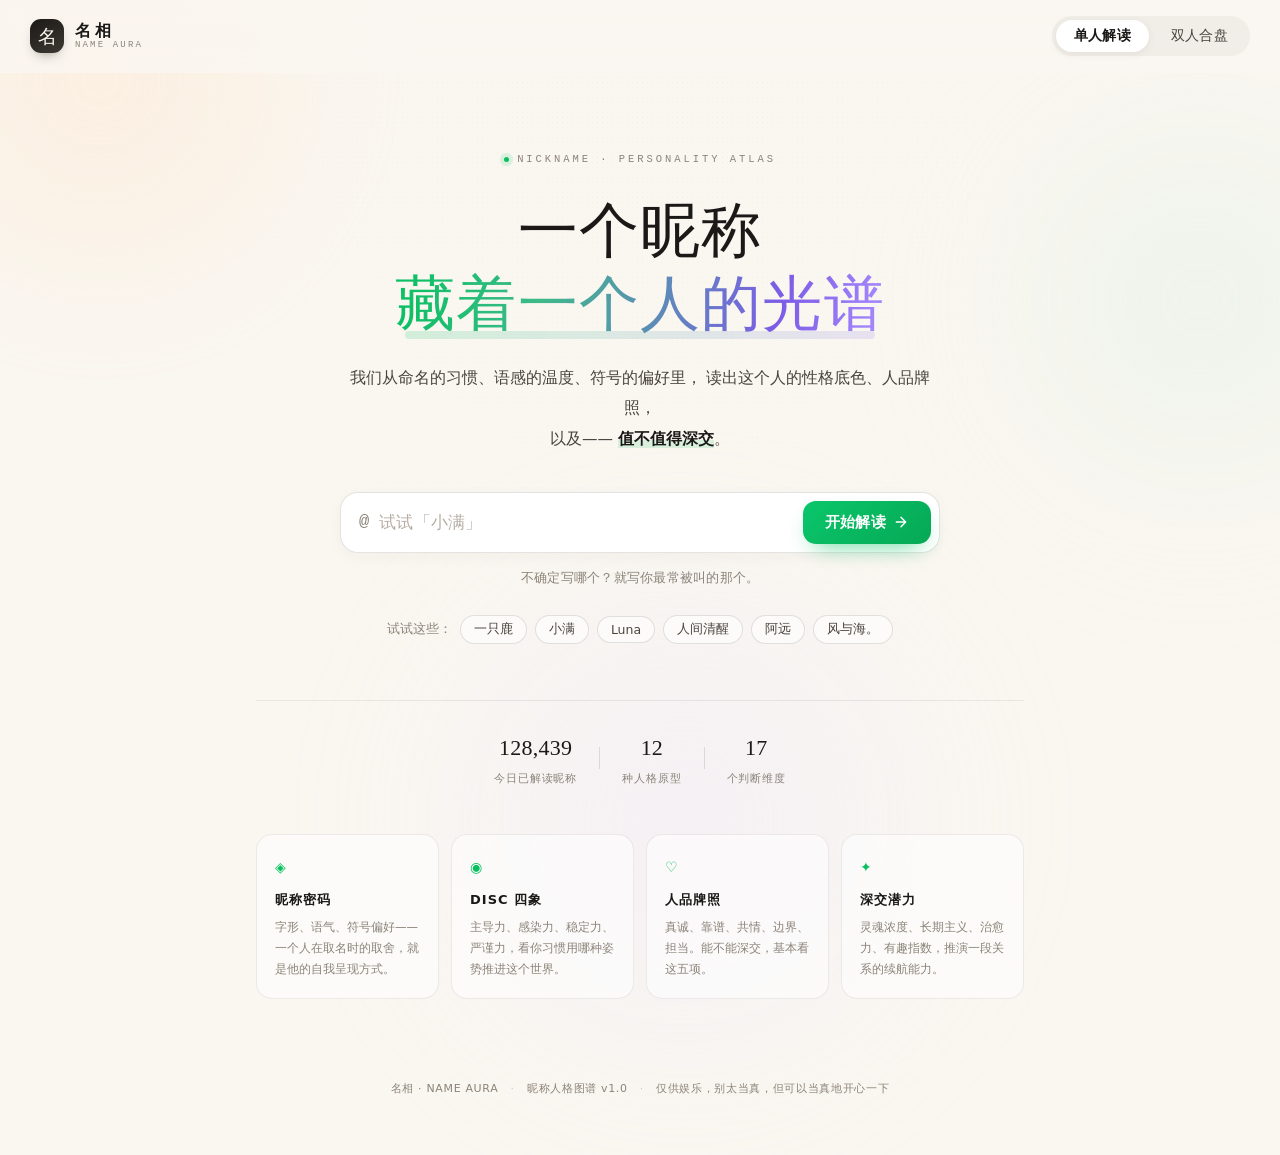
==== index.html @ 143becb6 "feat: 名相 · 昵称人格图谱 v1.0 - 17 个维度：DISC 四象 / 大五人格 / 人品牌照 / 深交潜力 - 以哈希种子保证同一昵称结果稳定 - 12 种人格原型（主导 × 次要 组合" ====
<!DOCTYPE html>
<html lang="zh-CN">
<head>
<meta charset="UTF-8">
<meta name="viewport" content="width=device-width, initial-scale=1.0, viewport-fit=cover">
<title>名相 · 一个昵称，一段人格光谱</title>
<meta name="description" content="输入微信名或昵称，读出TA的性格底色、人品牌照与深交潜力。">
<link rel="stylesheet" href="styles.css">
</head>
<body>

<div class="grain"></div>
<div class="blob b1"></div>
<div class="blob b2"></div>
<div class="blob b3"></div>

<header class="nav">
  <a class="brand" href="#top">
    <span class="brand-mark">名</span>
    <span class="brand-txt">
      <b>名相</b>
      <i>NAME&nbsp;AURA</i>
    </span>
  </a>
  <nav class="tabs" id="tabs">
    <button class="tab active" data-view="solo">单人解读</button>
    <button class="tab" data-view="duo">双人合盘</button>
  </nav>
</header>

<main id="top">

  <!-- ===================== 单人：首页 ===================== -->
  <section class="view active" id="view-solo">

    <div class="hero">
      <p class="eyebrow"><span class="dot"></span>NICKNAME · PERSONALITY ATLAS</p>
      <h1>一个昵称<br><em>藏着一个人的光谱</em></h1>
      <p class="lede">
        我们从命名的习惯、语感的温度、符号的偏好里，
        读出这个人的性格底色、人品牌照，<br class="br-pc">以及——
        <b>值不值得深交</b>。
      </p>

      <div class="input-shell" id="inputShell">
        <span class="at">@</span>
        <input id="nameInput" aria-label="输入微信名或昵称" type="text" maxlength="24" autocomplete="off" spellcheck="false"
               placeholder="输入微信名 / 昵称，比如「一只鹿」">
        <button class="go" id="goBtn">
          <span>开始解读</span>
          <svg viewBox="0 0 24 24" width="16" height="16" fill="none" stroke="currentColor" stroke-width="2.2" stroke-linecap="round" stroke-linejoin="round"><path d="M5 12h13M12 5l7 7-7 7"/></svg>
        </button>
      </div>
      <p class="hint" id="hint">不确定写哪个？就写你最常被叫的那个。</p>

      <div class="samples">
        <span>试试这些：</span>
        <button class="sample">一只鹿</button>
        <button class="sample">小满</button>
        <button class="sample">Luna</button>
        <button class="sample">人间清醒</button>
        <button class="sample">阿远</button>
        <button class="sample">风与海。</button>
      </div>

      <div class="stats">
        <div class="stat"><b id="counter">128,439</b><span>今日已解读昵称</span></div>
        <div class="sep"></div>
        <div class="stat"><b>12</b><span>种人格原型</span></div>
        <div class="sep"></div>
        <div class="stat"><b>17</b><span>个判断维度</span></div>
      </div>

      <div class="dims">
        <div class="dim">
          <span class="dim-i">◈</span>
          <b>昵称密码</b>
          <p>字形、语气、符号偏好——一个人在取名时的取舍，就是他的自我呈现方式。</p>
        </div>
        <div class="dim">
          <span class="dim-i">◉</span>
          <b>DISC 四象</b>
          <p>主导力、感染力、稳定力、严谨力，看你习惯用哪种姿势推进这个世界。</p>
        </div>
        <div class="dim">
          <span class="dim-i">♡</span>
          <b>人品牌照</b>
          <p>真诚、靠谱、共情、边界、担当。能不能深交，基本看这五项。</p>
        </div>
        <div class="dim">
          <span class="dim-i">✦</span>
          <b>深交潜力</b>
          <p>灵魂浓度、长期主义、治愈力、有趣指数，推演一段关系的续航能力。</p>
        </div>
      </div>
    </div>

    <!-- 结果区 -->
    <div id="result" class="result" hidden>

      <!-- 主卡 -->
      <article class="card hero-card reveal">
        <div class="hero-card-glow"></div>
        <div class="hc-left">
          <div class="arche-emoji" id="archeEmoji">🐎</div>
          <div class="arche-body">
            <div class="arche-kicker">你的人格原型 · <span id="archeCode">D/I</span></div>
            <h2 class="arche-name" id="archeName">破晓的光</h2>
            <p class="arche-sub" id="archeSub">敢冲，还会带着人一起冲</p>
            <div class="chips" id="keywords"></div>
          </div>
        </div>
        <div class="hc-right">
          <div class="ring-wrap">
            <svg viewBox="0 0 160 160" class="ring">
              <defs>
                <linearGradient id="ringGrad" x1="0" y1="0" x2="1" y2="1">
                  <stop offset="0%" stop-color="#07C160"/>
                  <stop offset="60%" stop-color="#5AD1A0"/>
                  <stop offset="100%" stop-color="#7C5CE6"/>
                </linearGradient>
              </defs>
              <circle class="ring-bg" cx="80" cy="80" r="66"/>
              <circle class="ring-fg" id="ringFg" cx="80" cy="80" r="66"/>
            </svg>
            <div class="ring-center">
              <b id="scoreNum">0</b>
              <span>综合魅力值</span>
            </div>
          </div>
          <div class="grade" id="grade">S · 稀有光谱</div>
          <div class="rank" id="rank">超过 <b>96.2%</b> 的昵称</div>
        </div>
      </article>

      <!-- 昵称密码 + DISC -->
      <div class="grid-2">
        <article class="card reveal">
          <div class="card-head">
            <h3>昵称密码</h3>
            <span class="card-note" id="decodeNote">从字面读到的信号</span>
          </div>
          <ul class="decode" id="decodeList"></ul>
        </article>

        <article class="card reveal">
          <div class="card-head">
            <h3>DISC 四象</h3>
            <span class="card-note" id="discCombo">主导 D · 次要 I</span>
          </div>
          <div class="disc-list" id="discList"></div>
        </article>
      </div>

      <!-- 大五雷达 -->
      <article class="card reveal">
        <div class="card-head">
          <h3>人格五维雷达</h3>
          <span class="card-note">Big Five · 越靠外越明显</span>
        </div>
        <div class="radar-wrap">
          <svg id="radar" viewBox="0 0 380 330" class="radar"></svg>
          <div class="radar-side" id="radarSide"></div>
        </div>
      </article>

      <!-- 人品牌照 -->
      <article class="card reveal">
        <div class="card-head">
          <h3>人品牌照</h3>
          <span class="card-note">能不能深交，主要看这五项</span>
        </div>
        <div class="moral-list" id="moralList"></div>
      </article>

      <!-- 深交潜力 -->
      <article class="card reveal deep-card">
        <div class="card-head">
          <h3>深交潜力</h3>
          <span class="card-note">建议：值得投入长期关系</span>
        </div>
        <div class="deep-grid" id="deepGrid"></div>
        <div class="deep-verdict" id="deepVerdict"></div>
      </article>

      <!-- 优势 + 侧写 -->
      <div class="grid-2">
        <article class="card reveal">
          <div class="card-head"><h3>天赋三连</h3></div>
          <ol class="strengths" id="strengthList"></ol>
        </article>
        <article class="card reveal">
          <div class="card-head"><h3>侧写</h3></div>
          <div class="profile-notes" id="profileNotes"></div>
        </article>
      </div>

      <!-- 金句 -->
      <article class="card reveal quote-card">
        <div class="quote-mark">”</div>
        <p id="goldenLine"></p>
        <span id="quoteFrom">—— 关于「<b></b>」</span>
      </article>

      <!-- 相处指南 -->
      <article class="card reveal">
        <div class="card-head">
          <h3>怎么和 TA 更近一步</h3>
          <span class="card-note">实操版</span>
        </div>
        <div class="guide" id="guideList"></div>
      </article>

      <!-- 操作区 -->
      <div class="actions reveal">
        <button class="btn primary" id="praiseBtn">✨ 再夸我一句</button>
        <button class="btn" id="saveBtn">保存人格卡</button>
        <button class="btn" id="copyBtn">复制报告</button>
        <button class="btn ghost" id="againBtn">换个昵称</button>
      </div>

      <p class="disclaimer">
        * 本结果为娱乐向解读，基于命名习惯的语义联想与算法生成，不构成任何心理学诊断。<br>
        但它想说的那句是真的：<b>愿意认真了解一个人的人，本身就值得被认真对待。</b>
      </p>
    </div>
  </section>

  <!-- ===================== 双人合盘 ===================== -->
  <section class="view" id="view-duo">
    <div class="duo-hero">
      <p class="eyebrow"><span class="dot"></span>RELATIONSHIP · SYNASTRY</p>
      <h1>你们之间<br><em>是什么形状的关系</em></h1>
      <p class="lede">两个人的昵称，各自是一段光谱。<br>把两段放在一起，会看到你们相处的节奏。</p>

      <div class="duo-inputs">
        <div class="duo-field">
          <label>你的昵称</label>
          <div class="mini-shell"><input id="duoA" aria-label="你的昵称" type="text" maxlength="24" placeholder="比如：小满"></div>
        </div>
        <div class="duo-heart">×</div>
        <div class="duo-field">
          <label>TA 的昵称</label>
          <div class="mini-shell"><input id="duoB" aria-label="对方的昵称" type="text" maxlength="24" placeholder="比如：一只鹿"></div>
        </div>
      </div>
      <button class="go wide" id="duoBtn"><span>开始合盘</span></button>
      <p class="hint" id="duoHint">两个人的名字，两种节奏，一种相处方式。</p>
    </div>

    <div id="duoResult" class="result" hidden>
      <article class="card duo-card reveal">
        <div class="duo-score-wrap">
          <div class="ring-wrap">
            <svg viewBox="0 0 160 160" class="ring">
              <circle class="ring-bg" cx="80" cy="80" r="66"/>
              <circle class="ring-fg" id="duoRing" cx="80" cy="80" r="66" stroke="#E86A8A"/>
            </svg>
            <div class="ring-center">
              <b id="duoScore">0</b>
              <span>匹配度</span>
            </div>
          </div>
        </div>
        <div class="duo-main">
          <div class="duo-names"><span id="duoNameA">A</span><i>×</i><span id="duoNameB">B</span></div>
          <div class="duo-type" id="duoType">同频共振型</div>
          <p class="duo-desc" id="duoDesc"></p>
          <div class="chips" id="duoArche"></div>
        </div>
      </article>

      <div class="grid-2">
        <article class="card reveal">
          <div class="card-head"><h3>你们的高光时刻</h3></div>
          <p class="para" id="duoHi"></p>
        </article>
        <article class="card reveal">
          <div class="card-head"><h3>需要留意的地方</h3></div>
          <p class="para" id="duoRisk"></p>
        </article>
      </div>

      <article class="card reveal">
        <div class="card-head"><h3>一句实话</h3><span class="card-note">建议收藏</span></div>
        <p class="duo-tip" id="duoTip"></p>
      </article>

      <div class="actions reveal">
        <button class="btn primary" id="duoAgain">再合一对</button>
        <button class="btn ghost" id="duoBack">回到单人解读</button>
      </div>
    </div>
  </section>

</main>

<footer class="foot">
  <span>名相 · NAME AURA</span>
  <span class="foot-dot">·</span>
  <span>昵称人格图谱 v1.0</span>
  <span class="foot-dot">·</span>
  <span>仅供娱乐，别太当真，但可以当真地开心一下</span>
</footer>

<!-- ===================== 扫描层 ===================== -->
<div class="scan" id="scan" hidden>
  <div class="scan-inner">
    <div class="orb">
      <div class="orb-core"></div>
      <div class="orb-ring r1"></div>
      <div class="orb-ring r2"></div>
      <div class="orb-ring r3"></div>
    </div>
    <p class="scan-name" id="scanName">「一只鹿」</p>
    <div class="scan-bar"><i id="scanBar"></i></div>
    <ul class="scan-steps" id="scanSteps"></ul>
  </div>
</div>

<div class="toast" id="toast"></div>

<script src="data.js"></script>
<script src="app.js"></script>
</body>
</html>
---- styles.css ----
/* ==========================================================
   名相 · 昵称人格图谱 — styles.css
   ========================================================== */

:root{
  --bg:#FAF7F1;
  --card:#FFFFFF;
  --ink:#1B1917;
  --ink-2:#4A443D;
  --muted:#8B8378;
  --line:rgba(27,25,23,.075);
  --line-2:rgba(27,25,23,.12);
  --green:#07C160;
  --violet:#7C5CE6;
  --rose:#E86A8A;
  --amber:#E8A33D;
  --shadow:0 18px 40px -28px rgba(60,45,30,.45), 0 2px 6px rgba(60,45,30,.03);
  --shadow-lg:0 40px 80px -50px rgba(60,45,30,.55), 0 4px 14px rgba(60,45,30,.04);
  --sans:"Optima","PingFang SC","Hiragino Sans GB","Microsoft YaHei","Segoe UI",system-ui,sans-serif;
  --serif:"Songti SC","Source Han Serif SC","Noto Serif SC","SimSun",Georgia,serif;
  --mono:"SF Mono","JetBrains Mono",ui-monospace,Menlo,Consolas,monospace;
}

*{box-sizing:border-box;}
[hidden]{display:none !important;}
html,body{margin:0;padding:0;}
html{scroll-behavior:smooth;}
body{
  background:var(--bg);
  color:var(--ink);
  font-family:var(--sans);
  font-size:16px;
  line-height:1.75;
  -webkit-font-smoothing:antialiased;
  overflow-x:hidden;
}
button,input{font-family:inherit;}
button{cursor:pointer;border:none;background:none;color:inherit;}
::selection{background:rgba(124,92,230,.18);}

.grain{
  position:fixed;inset:0;pointer-events:none;z-index:0;opacity:.35;
  background-image:radial-gradient(rgba(27,25,23,.09) .5px,transparent .5px);
  background-size:5px 5px;
  mask-image:radial-gradient(ellipse at 50% 0%,#000 0%,transparent 75%);
}
.blob{position:fixed;border-radius:50%;filter:blur(80px);pointer-events:none;z-index:0;opacity:.55;}
.b1{width:520px;height:520px;left:-160px;top:-180px;background:radial-gradient(circle,#FFE3C7,transparent 70%);}
.b2{width:480px;height:480px;right:-160px;top:60px;background:radial-gradient(circle,#DCEFE4,transparent 70%);}
.b3{width:600px;height:600px;left:30%;top:520px;background:radial-gradient(circle,#EBE2FF,transparent 70%);opacity:.4;}

/* ---------------- nav ---------------- */
.nav{
  position:sticky;top:0;z-index:60;
  display:flex;align-items:center;justify-content:space-between;
  padding:16px 30px;
  backdrop-filter:blur(14px);
  background:rgba(250,247,241,.78);
  border-bottom:1px solid transparent;
  transition:border-color .3s,background .3s;
}
.nav.stuck{border-bottom-color:var(--line);background:rgba(250,247,241,.9);}
.brand{display:flex;align-items:center;gap:11px;text-decoration:none;color:inherit;}
.brand-mark{
  width:34px;height:34px;border-radius:11px;display:grid;place-items:center;
  background:linear-gradient(150deg,#1B1917,#3D3832);color:#FBF6EE;
  font-family:var(--serif);font-size:19px;line-height:1;
  box-shadow:0 6px 14px -8px rgba(27,25,23,.7);
}
.brand-txt{display:flex;flex-direction:column;line-height:1.15;}
.brand-txt b{font-size:16px;letter-spacing:.22em;font-weight:600;}
.brand-txt i{font-style:normal;font-size:9px;letter-spacing:.24em;color:var(--muted);font-family:var(--mono);}
.tabs{display:flex;gap:4px;background:rgba(27,25,23,.045);padding:4px;border-radius:99px;}
.tab{
  padding:7px 18px;border-radius:99px;font-size:13.5px;color:var(--ink-2);
  transition:.25s;letter-spacing:.02em;
}
.tab:hover{color:var(--ink);}
.tab.active{background:#fff;box-shadow:0 2px 8px rgba(60,45,30,.08);color:var(--ink);font-weight:600;}

/* ---------------- view ---------------- */
main{position:relative;z-index:1;}
.view{display:none;animation:viewIn .5s ease both;}
.view.active{display:block;}
@keyframes viewIn{from{opacity:0;transform:translateY(10px)}to{opacity:1;transform:none}}

/* ---------------- hero ---------------- */
.hero{max-width:820px;margin:0 auto;padding:70px 26px 40px;text-align:center;}
.eyebrow{
  display:inline-flex;align-items:center;gap:8px;
  font-family:var(--mono);font-size:10.5px;letter-spacing:.28em;color:var(--muted);
  margin:0 0 26px;
}
.eyebrow .dot{width:5px;height:5px;border-radius:50%;background:var(--green);box-shadow:0 0 0 4px rgba(7,193,96,.12);animation:pulse 2.4s infinite;}
@keyframes pulse{0%,100%{box-shadow:0 0 0 3px rgba(7,193,96,.12)}50%{box-shadow:0 0 0 8px rgba(7,193,96,0)}}

h1{
  font-family:var(--serif);font-weight:400;
  font-size:clamp(38px,6.2vw,60px);line-height:1.22;letter-spacing:.02em;
  margin:0 0 22px;
}
h1 em{
  font-style:normal;
  background:linear-gradient(100deg,#07C160 0%,#3FB98A 30%,#7C5CE6 78%,#A98BFF 100%);
  -webkit-background-clip:text;background-clip:text;color:transparent;
  position:relative;display:inline-block;
}
h1 em::after{
  content:"";position:absolute;left:2%;right:2%;bottom:2px;height:8px;
  background:linear-gradient(90deg,rgba(7,193,96,.16),rgba(124,92,230,.14));
  border-radius:99px;z-index:-1;
}
.lede{color:var(--ink-2);font-size:15.5px;line-height:1.95;margin:0 auto 38px;max-width:600px;}
.lede b{color:var(--ink);font-weight:600;box-shadow:inset 0 -8px 0 rgba(7,193,96,.13);}

/* input */
.input-shell{
  display:flex;align-items:center;gap:10px;
  max-width:600px;margin:0 auto;
  background:#fff;border:1px solid var(--line-2);
  border-radius:18px;padding:8px 8px 8px 18px;
  box-shadow:var(--shadow-lg);
  transition:box-shadow .3s,border-color .3s,transform .3s;
}
.input-shell:focus-within{border-color:rgba(7,193,96,.45);box-shadow:0 30px 70px -40px rgba(7,193,96,.5),0 0 0 4px rgba(7,193,96,.07);}
.input-shell.shake{animation:shake .45s;}
@keyframes shake{0%,100%{transform:translateX(0)}20%{transform:translateX(-7px)}40%{transform:translateX(7px)}60%{transform:translateX(-4px)}80%{transform:translateX(4px)}}
.at{font-family:var(--mono);color:var(--muted);font-size:17px;user-select:none;}
#nameInput,.mini-shell input{
  flex:1;border:none;outline:none;background:transparent;
  font-size:16.5px;color:var(--ink);padding:12px 0;min-width:0;letter-spacing:.01em;
}
#nameInput::placeholder,.mini-shell input::placeholder{color:#B6AEA3;}
.go{
  display:flex;align-items:center;gap:7px;
  background:linear-gradient(135deg,#0AC66B,#06A855);
  color:#fff;font-size:14.5px;font-weight:600;letter-spacing:.02em;
  padding:12px 22px;border-radius:13px;white-space:nowrap;
  box-shadow:0 10px 24px -12px rgba(7,193,96,.85);
  transition:transform .2s,box-shadow .2s,filter .2s;
}
.go:hover{transform:translateY(-1px);box-shadow:0 16px 30px -14px rgba(7,193,96,.9);filter:saturate(1.1);}
.go:active{transform:translateY(1px) scale(.99);}
.go svg{transition:transform .25s;}
.go:hover svg{transform:translateX(3px);}
.go.wide{width:100%;justify-content:center;max-width:340px;margin:6px auto 0;padding:14px;}

.hint{font-size:12.5px;color:var(--muted);margin:14px 0 0;letter-spacing:.02em;}
.hint.warn{color:#D9584B;}

.samples{display:flex;flex-wrap:wrap;gap:8px;justify-content:center;align-items:center;margin-top:26px;font-size:12.5px;color:var(--muted);}
.sample{
  padding:5px 13px;border-radius:99px;border:1px solid var(--line-2);
  background:rgba(255,255,255,.6);font-size:12.5px;color:var(--ink-2);
  transition:.22s;
}
.sample:hover{background:#fff;border-color:rgba(7,193,96,.4);color:var(--green);transform:translateY(-1px);}

.stats{display:flex;align-items:center;justify-content:center;gap:22px;margin-top:56px;padding-top:28px;border-top:1px solid var(--line);}
.stat{display:flex;flex-direction:column;align-items:center;gap:2px;}
.stat b{font-family:var(--serif);font-size:22px;font-weight:400;letter-spacing:.01em;}
.stat span{font-size:11px;color:var(--muted);letter-spacing:.08em;}
.sep{width:1px;height:22px;background:var(--line-2);}

/* dims */
.dims{
  display:grid;grid-template-columns:repeat(4,1fr);gap:12px;
  margin-top:46px;text-align:left;
}
.dim{
  padding:20px 18px 18px;border-radius:16px;
  background:rgba(255,255,255,.55);border:1px solid var(--line);
  transition:transform .3s,background .3s,box-shadow .3s;
}
.dim:hover{transform:translateY(-3px);background:#fff;box-shadow:0 22px 40px -32px rgba(60,45,30,.8);}
.dim-i{display:block;font-size:14px;color:var(--green);margin-bottom:9px;}
.dim b{display:block;font-size:13px;letter-spacing:.08em;margin-bottom:5px;font-weight:600;}
.dim p{margin:0;font-size:11.5px;color:var(--muted);line-height:1.85;}

/* ---------------- result ---------------- */
.result{max-width:960px;margin:0 auto;padding:10px 26px 60px;}
.card{
  background:var(--card);border:1px solid var(--line);
  border-radius:22px;padding:26px 28px;margin-bottom:16px;
  box-shadow:var(--shadow);position:relative;overflow:hidden;
}
.card.reveal{opacity:0;transform:translateY(22px);transition:opacity .7s cubic-bezier(.2,.7,.3,1),transform .7s cubic-bezier(.2,.7,.3,1);}
.card.reveal.in{opacity:1;transform:none;}
.grid-2{display:grid;grid-template-columns:1fr 1fr;gap:16px;}
.grid-2 .card{margin-bottom:16px;}

.card-head{display:flex;align-items:baseline;justify-content:space-between;gap:12px;margin-bottom:20px;}
.card-head h3{
  font-family:var(--serif);font-size:18px;font-weight:400;margin:0;letter-spacing:.06em;
  position:relative;padding-left:13px;
}
.card-head h3::before{
  content:"";position:absolute;left:0;top:50%;transform:translateY(-50%);
  width:3px;height:14px;border-radius:2px;background:linear-gradient(#07C160,#7C5CE6);
}
.card-note{font-size:11.5px;color:var(--muted);letter-spacing:.04em;text-align:right;}

/* hero card */
.hero-card{
  display:flex;align-items:center;justify-content:space-between;gap:28px;
  padding:34px 34px 30px;margin-bottom:16px;
  background:linear-gradient(150deg,#FFFFFF 0%,#FDFBF7 55%,#F7FAF6 100%);
  box-shadow:var(--shadow-lg);
}
.hero-card-glow{
  position:absolute;width:340px;height:340px;right:-110px;top:-150px;border-radius:50%;
  background:radial-gradient(circle,rgba(7,193,96,.16),transparent 68%);
  pointer-events:none;
}
.hc-left{display:flex;gap:22px;align-items:flex-start;min-width:0;}
.arche-emoji{
  font-size:52px;line-height:1;width:88px;height:88px;flex:0 0 88px;
  display:grid;place-items:center;border-radius:24px;cursor:pointer;
  background:linear-gradient(150deg,#FFF4E2,#F3FBF6);
  border:1px solid var(--line);
  box-shadow:0 12px 26px -18px rgba(60,45,30,.5);
  animation:floaty 5s ease-in-out infinite;
  user-select:none;
}
@keyframes floaty{0%,100%{transform:translateY(0)}50%{transform:translateY(-7px)}}
.arche-kicker{font-family:var(--mono);font-size:10.5px;letter-spacing:.18em;color:var(--muted);margin-bottom:8px;}
.arche-name{font-family:var(--serif);font-size:clamp(26px,3.6vw,34px);font-weight:400;margin:0 0 6px;letter-spacing:.03em;line-height:1.2;}
.arche-sub{font-size:14px;color:var(--ink-2);margin:0 0 14px;letter-spacing:.02em;}
.chips{display:flex;flex-wrap:wrap;gap:7px;}
.chip{
  font-size:11.5px;padding:4px 11px;border-radius:99px;
  background:rgba(27,25,23,.045);color:var(--ink-2);border:1px solid transparent;
  letter-spacing:.03em;
}
.hero-card .chip{background:rgba(7,193,96,.09);color:#0A8C4E;border-color:rgba(7,193,96,.14);}

.hc-right{text-align:center;flex:0 0 190px;}
.ring-wrap{position:relative;width:170px;height:170px;margin:0 auto;}
.ring{width:100%;height:100%;transform:rotate(-90deg);}
.ring-bg{fill:none;stroke:rgba(27,25,23,.07);stroke-width:9;}
.ring-fg{
  fill:none;stroke:url(#ringGrad);stroke-width:9;stroke-linecap:round;
  stroke-dasharray:415;stroke-dashoffset:415;
  transition:stroke-dashoffset 1.6s cubic-bezier(.2,.75,.25,1);
  filter:drop-shadow(0 4px 8px rgba(7,193,96,.25));
}
.ring-center{position:absolute;inset:0;display:flex;flex-direction:column;align-items:center;justify-content:center;gap:2px;}
.ring-center b{font-family:var(--serif);font-size:46px;font-weight:400;line-height:1;letter-spacing:-.01em;}
.ring-center span{font-size:10.5px;color:var(--muted);letter-spacing:.14em;}
.grade{
  display:inline-block;margin-top:14px;font-size:11.5px;letter-spacing:.14em;
  padding:5px 14px;border-radius:99px;color:#0A8C4E;
  background:rgba(7,193,96,.1);border:1px solid rgba(7,193,96,.18);
}
.rank{font-size:11.5px;color:var(--muted);margin-top:9px;letter-spacing:.02em;}
.rank b{color:var(--ink);font-weight:600;}

/* decode */
.decode{list-style:none;margin:0;padding:0;display:flex;flex-direction:column;gap:2px;}
.decode li{
  padding:11px 12px;border-radius:12px;transition:background .25s;
  opacity:0;transform:translateX(-8px);
}
.decode li.in{opacity:1;transform:none;transition:opacity .5s,transform .5s;}
.decode li:hover{background:rgba(27,25,23,.028);}
.decode .d-tag{
  display:inline-flex;align-items:center;gap:6px;
  font-size:12.5px;font-weight:600;color:var(--ink);margin-bottom:3px;letter-spacing:.03em;
}
.decode .d-tag::before{content:"";width:5px;height:5px;border-radius:50%;background:var(--green);}
.decode .d-desc{font-size:12.5px;color:var(--muted);line-height:1.8;margin:0;}

/* disc */
.disc-list{display:flex;flex-direction:column;gap:15px;}
.disc-row{display:grid;grid-template-columns:88px 1fr 40px;align-items:center;gap:12px;}
.disc-key{font-size:12.5px;color:var(--ink-2);letter-spacing:.04em;display:flex;align-items:center;gap:6px;white-space:nowrap;}
.disc-key i{width:7px;height:7px;border-radius:50%;display:inline-block;}
.disc-track{height:7px;border-radius:99px;background:rgba(27,25,23,.055);overflow:hidden;}
.disc-fill{height:100%;border-radius:99px;width:0;transition:width 1.1s cubic-bezier(.2,.75,.25,1);}
.disc-val{font-family:var(--mono);font-size:12px;color:var(--muted);text-align:right;}

/* radar */
.radar-wrap{display:grid;grid-template-columns:1.05fr .95fr;gap:26px;align-items:center;}
.radar{width:100%;height:auto;max-width:400px;justify-self:center;overflow:visible;}
.radar-side{display:flex;flex-direction:column;gap:2px;}
.r-item{padding:9px 12px;border-radius:12px;transition:background .25s;}
.r-item:hover{background:rgba(27,25,23,.028);}
.r-top{display:flex;justify-content:space-between;align-items:baseline;gap:10px;}
.r-name{font-size:13px;color:var(--ink);letter-spacing:.03em;}
.r-name span{font-size:11px;color:var(--muted);margin-left:6px;}
.r-score{font-family:var(--mono);font-size:13px;color:var(--ink-2);}
.r-bar{height:3px;border-radius:99px;background:rgba(27,25,23,.06);margin-top:7px;overflow:hidden;}
.r-bar i{display:block;height:100%;border-radius:99px;width:0;transition:width 1s cubic-bezier(.2,.75,.25,1);}

/* moral */
.moral-list{display:flex;flex-direction:column;gap:2px;}
.moral-item{
  display:grid;grid-template-columns:112px 1fr 92px;align-items:center;gap:16px;
  padding:13px 10px;border-radius:14px;transition:background .25s;
}
.moral-item:hover{background:rgba(27,25,23,.028);}
.moral-name{font-size:13.5px;letter-spacing:.05em;display:flex;align-items:center;gap:8px;}
.moral-name .ic{color:var(--green);font-size:13px;}
.moral-track{height:8px;border-radius:99px;background:rgba(27,25,23,.055);overflow:hidden;position:relative;}
.moral-fill{height:100%;border-radius:99px;width:0;background:linear-gradient(90deg,#0AC66B,#5AD1A0);transition:width 1.2s cubic-bezier(.2,.75,.25,1);}
.moral-right{display:flex;align-items:center;justify-content:flex-end;gap:8px;}
.stars{display:flex;gap:2px;font-size:9px;color:var(--amber);letter-spacing:-1px;}
.moral-num{font-family:var(--mono);font-size:12.5px;color:var(--ink-2);min-width:24px;text-align:right;}

/* deep */
.deep-card{background:linear-gradient(160deg,#FFFFFF,#FAFCF9);}
.deep-grid{display:grid;grid-template-columns:repeat(4,1fr);gap:12px;margin-top:4px;}
.deep-item{
  text-align:center;padding:18px 8px 14px;border-radius:16px;
  background:rgba(255,255,255,.7);border:1px solid var(--line);
  transition:transform .3s,box-shadow .3s;
}
.deep-item:hover{transform:translateY(-3px);box-shadow:0 16px 30px -24px rgba(60,45,30,.6);}
.mini-ring{position:relative;width:76px;height:76px;margin:0 auto 8px;}
.mini-ring svg{width:100%;height:100%;transform:rotate(-90deg);}
.mini-ring circle{fill:none;stroke-width:6;stroke-linecap:round;}
.mini-ring .mb{stroke:rgba(27,25,23,.07);}
.mini-ring .mf{stroke-dasharray:201;stroke-dashoffset:201;transition:stroke-dashoffset 1.4s cubic-bezier(.2,.75,.25,1);}
.mini-ring b{position:absolute;inset:0;display:grid;place-items:center;font-family:var(--mono);font-size:15px;font-weight:500;}
.deep-item h4{font-size:12.5px;font-weight:500;margin:0;letter-spacing:.06em;color:var(--ink-2);}
.deep-verdict{
  margin-top:18px;padding:16px 18px;border-radius:14px;
  background:rgba(7,193,96,.055);border:1px solid rgba(7,193,96,.12);
  font-size:13.5px;color:#17603B;line-height:1.85;
}
.deep-verdict b{color:#0A7B45;}
.dv-main{margin:0;}
.dv-praise{
  margin:0;padding-top:0;max-height:0;overflow:hidden;
  font-family:var(--serif);font-size:15px;color:#125E3A;letter-spacing:.03em;
  transition:opacity .4s,transform .4s,max-height .4s,padding-top .4s;
}
.dv-praise.on{max-height:120px;padding-top:12px;border-top:1px solid rgba(7,193,96,.16);margin-top:12px;}

/* strengths */
.strengths{list-style:none;margin:0;padding:0;counter-reset:s;display:flex;flex-direction:column;gap:14px;}
.strengths li{counter-increment:s;position:relative;padding-left:34px;}
.strengths li::before{
  content:"0" counter(s);position:absolute;left:0;top:3px;
  font-family:var(--mono);font-size:10.5px;color:var(--green);letter-spacing:.06em;
  width:24px;height:24px;border-radius:8px;display:grid;place-items:center;
  background:rgba(7,193,96,.08);
}
.strengths b{display:block;font-size:13.5px;font-weight:600;margin-bottom:2px;letter-spacing:.04em;}
.strengths p{margin:0;font-size:12.5px;color:var(--muted);line-height:1.8;}

/* profile notes */
.profile-notes{display:flex;flex-direction:column;gap:16px;}
.pn{position:relative;padding-left:16px;}
.pn::before{content:"";position:absolute;left:0;top:7px;bottom:7px;width:2px;border-radius:2px;background:rgba(27,25,23,.08);}
.pn h4{font-size:12px;font-weight:600;letter-spacing:.1em;color:var(--muted);margin:0 0 4px;}
.pn p{margin:0;font-size:13px;color:var(--ink-2);line-height:1.9;}

/* quote */
.quote-card{
  background:linear-gradient(150deg,#1C1A17,#2B2723 60%,#332E27);
  color:#F6F1E7;border:none;padding:36px 40px;text-align:center;
}
.quote-mark{font-family:var(--serif);font-size:60px;line-height:.6;color:rgba(255,255,255,.16);margin-bottom:6px;}
.quote-card p{
  font-family:var(--serif);font-size:clamp(18px,2.6vw,23px);line-height:1.8;
  margin:0 0 16px;letter-spacing:.05em;color:#FBF7EE;
}
.quote-card span{font-size:11.5px;color:rgba(246,241,231,.45);letter-spacing:.1em;}
.quote-card span b{color:rgba(246,241,231,.75);font-weight:400;}

/* guide */
.guide{display:grid;grid-template-columns:repeat(3,1fr);gap:14px;}
.g-item{padding:18px 18px 16px;border-radius:16px;background:rgba(27,25,23,.022);border:1px solid var(--line);transition:.3s;}
.g-item:hover{background:#fff;box-shadow:0 16px 34px -26px rgba(60,45,30,.6);transform:translateY(-2px);}
.g-item .g-k{font-family:var(--mono);font-size:10px;letter-spacing:.16em;color:var(--muted);margin-bottom:7px;}
.g-item p{margin:0;font-size:13px;line-height:1.85;color:var(--ink-2);}

/* actions */
.actions{display:flex;flex-wrap:wrap;gap:10px;justify-content:center;margin:34px 0 12px;}
.btn{
  padding:11px 22px;border-radius:13px;font-size:13.5px;letter-spacing:.04em;
  background:#fff;border:1px solid var(--line-2);color:var(--ink-2);
  transition:.25s;
}
.btn:hover{transform:translateY(-2px);box-shadow:0 12px 26px -18px rgba(60,45,30,.7);color:var(--ink);}
.btn.primary{background:linear-gradient(135deg,#1C1A17,#3A342D);color:#FBF6EE;border-color:transparent;box-shadow:0 12px 26px -16px rgba(27,25,23,.8);}
.btn.primary:hover{color:#fff;}
.btn.ghost{background:transparent;border-color:transparent;color:var(--muted);}
.btn.ghost:hover{color:var(--ink);box-shadow:none;}

.disclaimer{
  text-align:center;font-size:11.5px;color:var(--muted);line-height:2;
  margin:28px auto 0;max-width:640px;
}
.disclaimer b{color:var(--ink-2);font-weight:600;}

/* ---------------- duo ---------------- */
.duo-hero{max-width:760px;margin:0 auto;padding:66px 26px 30px;text-align:center;}
.duo-inputs{display:flex;align-items:flex-end;justify-content:center;gap:14px;margin:34px 0 22px;}
.duo-field{flex:1;max-width:260px;text-align:left;}
.duo-field label{display:block;font-size:11.5px;color:var(--muted);letter-spacing:.1em;margin-bottom:7px;padding-left:4px;}
.mini-shell{
  display:flex;align-items:center;background:#fff;border:1px solid var(--line-2);
  border-radius:15px;padding:2px 16px;box-shadow:var(--shadow);
  transition:border-color .25s,box-shadow .25s;
}
.mini-shell:focus-within{border-color:rgba(232,106,138,.45);box-shadow:0 0 0 4px rgba(232,106,138,.07);}
.mini-shell input{font-size:15px;padding:12px 0;}
.duo-heart{font-size:18px;color:var(--muted);padding-bottom:14px;}

.duo-card{display:flex;align-items:center;gap:34px;padding:32px 34px;}
.duo-score-wrap{flex:0 0 180px;}
.duo-main{flex:1;min-width:0;}
.duo-names{font-family:var(--serif);font-size:18px;letter-spacing:.04em;display:flex;align-items:center;gap:10px;margin-bottom:6px;}
.duo-names i{font-style:normal;color:var(--muted);font-size:13px;}
.duo-type{font-family:var(--serif);font-size:28px;letter-spacing:.06em;margin-bottom:8px;}
.duo-desc{font-size:13.5px;color:var(--ink-2);margin:0 0 14px;line-height:1.9;}
.para{font-size:13.5px;color:var(--ink-2);line-height:2;margin:0;}
.duo-tip{
  font-family:var(--serif);font-size:17px;line-height:1.9;margin:0;letter-spacing:.04em;
  padding:6px 0 6px 18px;border-left:3px solid rgba(7,193,96,.35);color:var(--ink);
}

/* ---------------- scan ---------------- */
.scan{
  position:fixed;inset:0;z-index:200;display:grid;place-items:center;
  background:rgba(250,247,241,.92);backdrop-filter:blur(18px);
  animation:fadeIn .35s ease both;
}
@keyframes fadeIn{from{opacity:0}to{opacity:1}}
.scan-inner{width:min(420px,86vw);text-align:center;}
.orb{position:relative;width:150px;height:150px;margin:0 auto 26px;}
.orb-core{
  position:absolute;inset:36%;border-radius:50%;
  background:linear-gradient(140deg,#07C160,#7C5CE6);
  box-shadow:0 0 40px rgba(7,193,96,.45);animation:corePulse 1.6s ease-in-out infinite;
}
@keyframes corePulse{0%,100%{transform:scale(.9);opacity:.9}50%{transform:scale(1.08);opacity:1}}
.orb-ring{
  position:absolute;border-radius:50%;border:1px solid rgba(7,193,96,.35);
  animation:orbit 3s linear infinite;
}
.r1{inset:18%;border-style:dashed;border-color:rgba(7,193,96,.42);}
.r2{inset:6%;border-color:rgba(124,92,230,.28);animation-duration:4.4s;animation-direction:reverse;}
.r3{inset:-4%;border-color:rgba(27,25,23,.1);animation-duration:6s;}
@keyframes orbit{to{transform:rotate(360deg)}}
.scan-name{font-family:var(--serif);font-size:20px;letter-spacing:.06em;margin:0 0 22px;color:var(--ink);}
.scan-bar{height:3px;border-radius:99px;background:rgba(27,25,23,.08);overflow:hidden;margin-bottom:22px;}
.scan-bar i{display:block;height:100%;width:0;background:linear-gradient(90deg,#07C160,#7C5CE6);transition:width .4s ease;}
.scan-steps{list-style:none;margin:0;padding:0;display:flex;flex-direction:column;gap:9px;text-align:left;}
.scan-steps li{
  font-size:12.5px;color:#C8C1B6;letter-spacing:.04em;
  display:flex;align-items:center;gap:9px;transition:color .35s;
  opacity:.5;
}
.scan-steps li .tick{
  width:14px;height:14px;border-radius:50%;border:1px solid rgba(27,25,23,.15);
  display:grid;place-items:center;font-size:8px;color:#fff;flex:0 0 14px;transition:.35s;
}
.scan-steps li.on{color:var(--ink);opacity:1;}
.scan-steps li.done{color:var(--muted);opacity:1;}
.scan-steps li.done .tick{background:var(--green);border-color:var(--green);}
.scan-steps li.done .tick::after{content:"✓";}

/* toast */
.toast{
  position:fixed;left:50%;bottom:36px;transform:translate(-50%,20px);
  background:rgba(27,25,23,.92);color:#FBF6EE;font-size:13px;
  padding:11px 22px;border-radius:12px;z-index:300;
  opacity:0;pointer-events:none;transition:.35s cubic-bezier(.2,.7,.3,1);
  letter-spacing:.03em;backdrop-filter:blur(8px);
}
.toast.on{opacity:1;transform:translate(-50%,0);}

/* confetti */
.confetti{position:fixed;pointer-events:none;z-index:150;font-size:16px;will-change:transform,opacity;}

/* footer */
.foot{
  text-align:center;padding:40px 26px 56px;font-size:11px;color:var(--muted);
  letter-spacing:.06em;position:relative;z-index:1;
}
.foot-dot{margin:0 8px;opacity:.4;}

/* ---------------- responsive ---------------- */
@media (max-width:860px){
  .grid-2{grid-template-columns:1fr;gap:0;}
  .radar-wrap{grid-template-columns:1fr;gap:8px;}
  .guide{grid-template-columns:1fr;}
  .deep-grid{grid-template-columns:1fr 1fr;gap:10px;}
  .hero-card{flex-direction:column;align-items:stretch;gap:22px;padding:26px 22px;}
  .hc-right{flex:none;border-top:1px solid var(--line);padding-top:20px;}
  .duo-card{flex-direction:column;gap:18px;text-align:center;padding:26px 22px;}
  .duo-score-wrap{flex:none;}
  .duo-names{justify-content:center;}
  .duo-type{font-size:24px;}
  .card{padding:22px 20px;border-radius:18px;}
  .moral-item{grid-template-columns:90px 1fr 66px;gap:10px;}
  .nav{padding:12px 16px;}
  .tab{padding:7px 13px;font-size:12.5px;}
  .stats{gap:14px;}
  .dims{grid-template-columns:1fr 1fr;gap:10px;margin-top:34px;}
  .dim{padding:16px 14px;}
  .stat b{font-size:18px;}
  .stat span{font-size:10px;}
  .quote-card{padding:28px 22px;}
  .duo-inputs{flex-direction:column;align-items:stretch;gap:10px;}
  .duo-field{max-width:none;}
  .duo-heart{display:none;}
  .br-pc{display:none;}
}
@media (prefers-reduced-motion:reduce){
  *{animation-duration:.01ms !important;transition-duration:.01ms !important;}
}
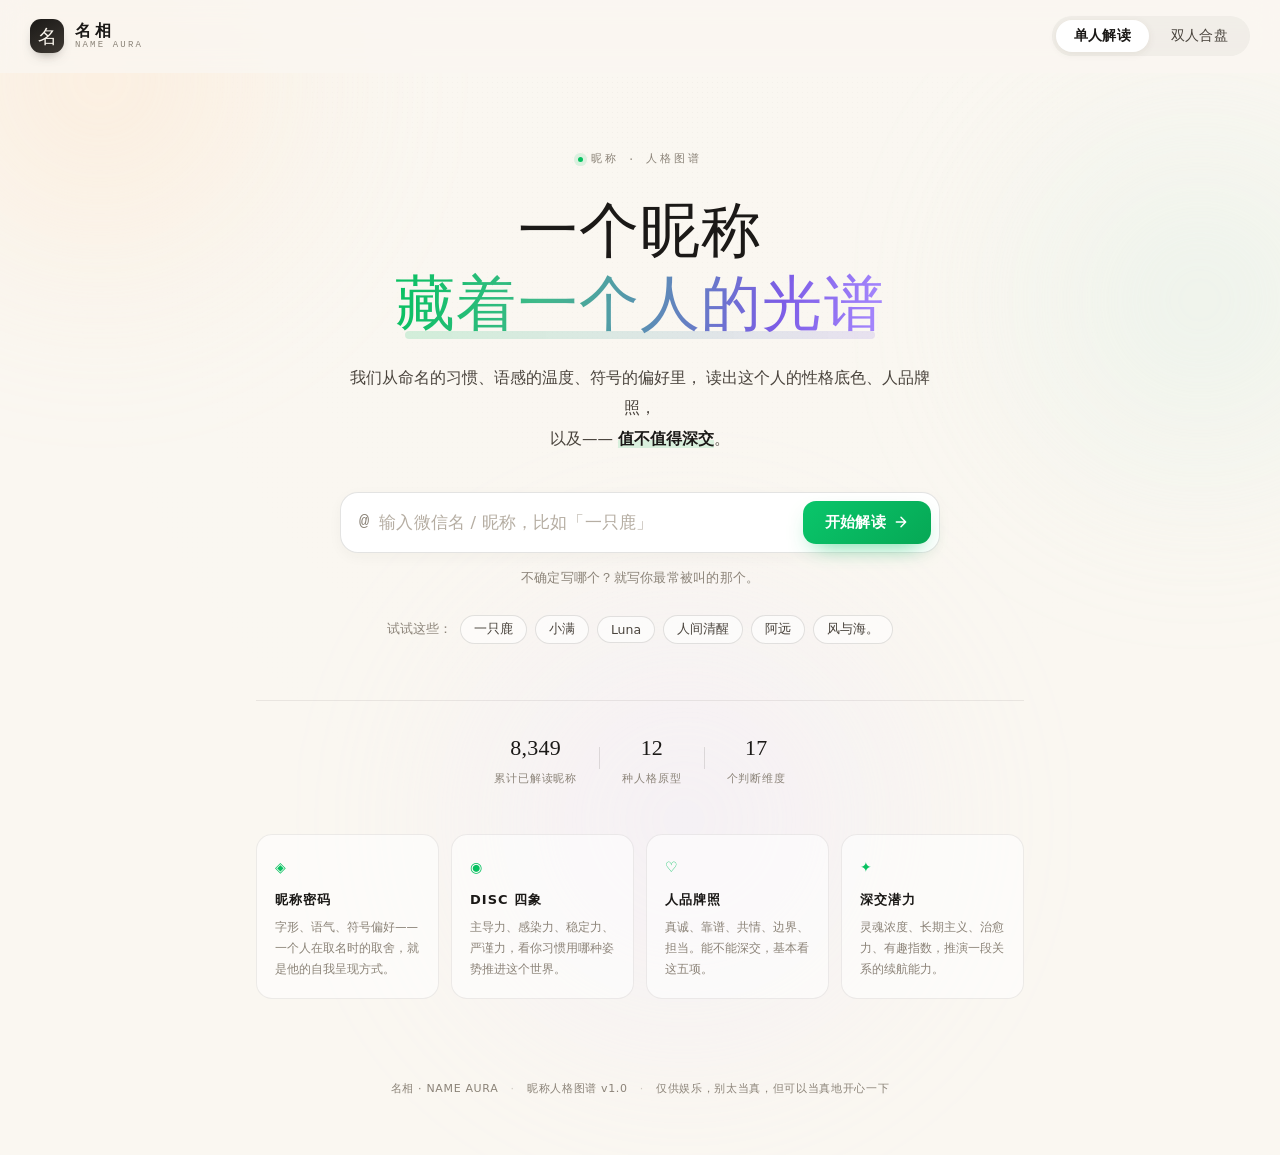
==== commit 1318990e: "feat: 累计解读量改为按天真实累加；新增使用流程图；宣传图文案过小红书合规" ====
--- a/index.html
+++ b/index.html
@@ -34,7 +34,7 @@
   <section class="view active" id="view-solo">
 
     <div class="hero">
-      <p class="eyebrow"><span class="dot"></span>NICKNAME · PERSONALITY ATLAS</p>
+      <p class="eyebrow"><span class="dot"></span>昵称 · 人格图谱</p>
       <h1>一个昵称<br><em>藏着一个人的光谱</em></h1>
       <p class="lede">
         我们从命名的习惯、语感的温度、符号的偏好里，
@@ -64,7 +64,7 @@
       </div>
 
       <div class="stats">
-        <div class="stat"><b id="counter">128,439</b><span>今日已解读昵称</span></div>
+        <div class="stat"><b id="counter">5,684</b><span>累计已解读昵称</span></div>
         <div class="sep"></div>
         <div class="stat"><b>12</b><span>种人格原型</span></div>
         <div class="sep"></div>
@@ -229,7 +229,7 @@
   <!-- ===================== 双人合盘 ===================== -->
   <section class="view" id="view-duo">
     <div class="duo-hero">
-      <p class="eyebrow"><span class="dot"></span>RELATIONSHIP · SYNASTRY</p>
+      <p class="eyebrow"><span class="dot"></span>关系 · 双人合盘</p>
       <h1>你们之间<br><em>是什么形状的关系</em></h1>
       <p class="lede">两个人的昵称，各自是一段光谱。<br>把两段放在一起，会看到你们相处的节奏。</p>
 
